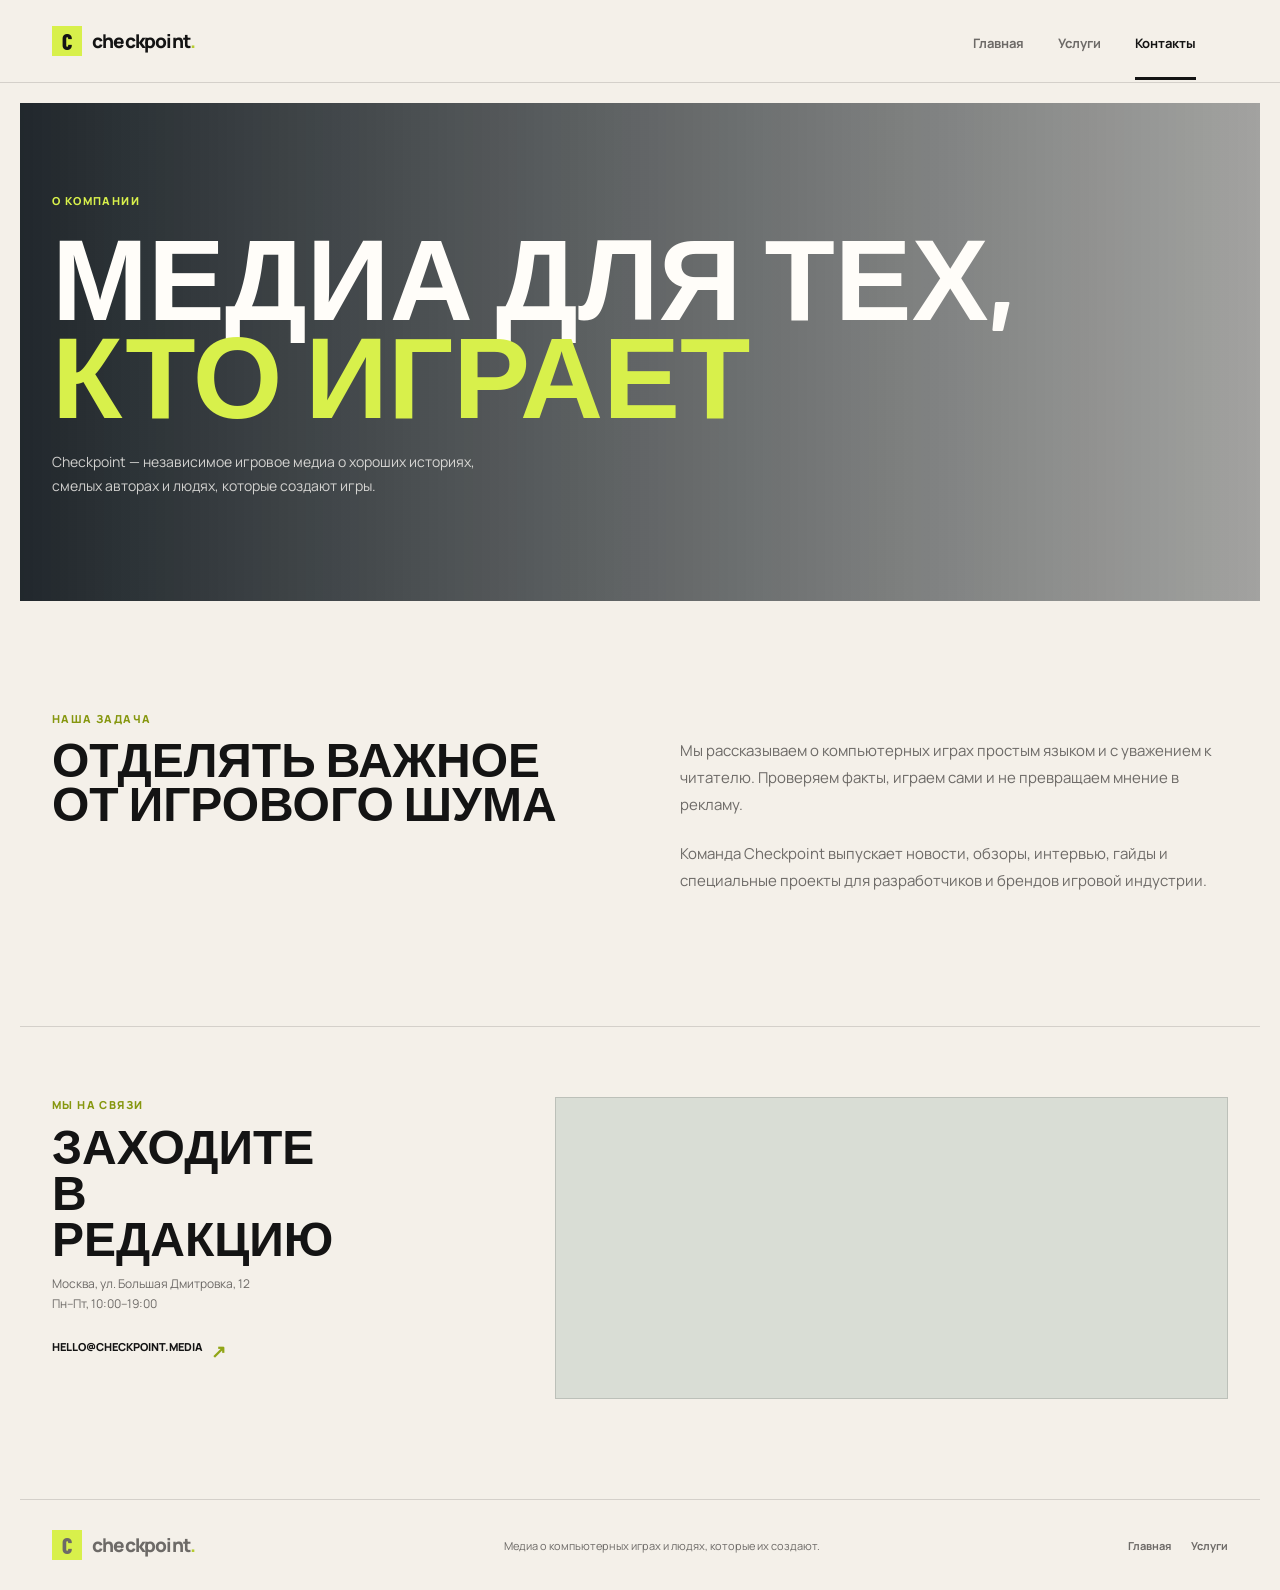
==== about.html @ f702eba6 "Адаптация для мобильных устройсв." ====
<!doctype html>
<html lang="ru">
<head>
  <meta charset="UTF-8">
  <meta name="viewport" content="width=device-width, initial-scale=1.0">
  <meta name="description" content="О компании Checkpoint — игровом медиа о компьютерных играх.">
  <title>О компании — Checkpoint</title>
  <link rel="preconnect" href="https://fonts.googleapis.com">
  <link rel="preconnect" href="https://fonts.gstatic.com" crossorigin>
  <link href="https://fonts.googleapis.com/css2?family=Barlow+Condensed:wght@500;600;700;800&family=Manrope:wght@400;500;600;700;800&display=swap" rel="stylesheet">
  <link rel="stylesheet" href="styles.css">
</head>
<body class="inner-page">
  <header class="site-header">
    <div class="header-inner">
      <a class="brand" href="index.html" aria-label="Checkpoint — на главную">
        <span class="brand-mark">C</span>
        <span>checkpoint<span class="brand-dot">.</span></span>
      </a>
      <nav class="main-nav" aria-label="Основная навигация" id="main-nav">
        <a href="index.html">Главная</a>
        <a href="price.html">Услуги</a>
        <a class="active" href="about.html">Контакты</a>
      </nav>

      <div class="header-actions">
        <button class="menu-toggle" type="button" aria-label="Открыть меню" aria-expanded="false" aria-controls="main-nav">
          <span></span>
          <span></span>
          <span></span>
        </button>
      </div>

    </div>
  </header>

  <main>
    <section class="page-hero">
      <p class="eyebrow">О компании</p>
      <h1>Медиа для тех,<br><em>кто играет</em></h1>
      <p>Checkpoint — независимое игровое медиа о хороших историях, смелых авторах и людях, которые создают игры.</p>
    </section>

    <section class="info-section">
      <div>
        <p class="eyebrow eyebrow-dark">Наша задача</p>
        <h2>Отделять важное<br>от игрового шума</h2>
      </div>
      <div class="info-copy">
        <p>Мы рассказываем о компьютерных играх простым языком и с уважением к читателю. Проверяем факты, играем сами и не превращаем мнение в рекламу.</p>
        <p>Команда Checkpoint выпускает новости, обзоры, интервью, гайды и специальные проекты для разработчиков и брендов игровой индустрии.</p>
      </div>
    </section>
  </main>

  <section class="location-section" id="contacts" aria-labelledby="location-title">
    <div class="location-copy">
      <p class="eyebrow eyebrow-dark">Мы на связи</p>
      <h2 id="location-title">Заходите в редакцию</h2>
      <p>Москва, ул. Большая Дмитровка, 12<br>Пн–Пт, 10:00–19:00</p>
      <a class="text-link" href="mailto:hello@checkpoint.media">hello@checkpoint.media <span aria-hidden="true">↗</span></a>
    </div>
    <div class="map-frame">
      <iframe
        title="Карта проезда к редакции Checkpoint"
        src="https://www.google.com/maps?q=Большая%20Дмитровка%2012%2C%20Москва&output=embed"
        loading="lazy"
        referrerpolicy="no-referrer-when-downgrade">
      </iframe>
    </div>
  </section>

  <footer class="site-footer">
    <a class="brand" href="index.html"><span class="brand-mark">C</span><span>checkpoint<span class="brand-dot">.</span></span></a>
    <p>Медиа о компьютерных играх и людях, которые их создают.</p>
    <div class="footer-links"><a href="index.html">Главная</a><a href="price.html">Услуги</a></div>
  </footer>
  <script src="script.js"></script>
</body>
</html>
---- styles.css ----
:root {
  --ink: #141414;
  --muted: #6d6a67;
  --paper: #f4f0e9;
  --white: #fffdf9;
  --acid: #d8f04b;
  --line: rgba(20, 20, 20, .14);
  --display: "Barlow Condensed", Impact, sans-serif;
  --body: "Manrope", sans-serif;
}

* {
  box-sizing: border-box;
}

html {
  scroll-behavior: smooth;
}

body {
  margin: 0;
  color: var(--ink);
  background: var(--paper);
  font-family: var(--body);
}

a {
  color: inherit;
  text-decoration: none;
}

button,
input {
  font: inherit;
}

button {
  cursor: pointer;
}

.sr-only {
  position: absolute;
  width: 1px;
  height: 1px;
  padding: 0;
  margin: -1px;
  overflow: hidden;
  clip: rect(0, 0, 0, 0);
  white-space: nowrap;
  border: 0;
}

.site-header {
  position: relative;
  z-index: 5;
  background: var(--paper);
  border-bottom: 1px solid var(--line);
}

.header-inner {
  max-width: 1240px;
  height: 82px;
  margin: auto;
  padding: 0 32px;
  display: flex;
  align-items: center;
  justify-content: space-between;
  gap: 32px;
}

.brand {
  display: inline-flex;
  align-items: center;
  gap: 10px;
  font-size: 19px;
  font-weight: 800;
  letter-spacing: -.8px;
}

.brand-mark {
  width: 30px;
  height: 30px;
  display: grid;
  place-items: center;
  background: var(--acid);
  font-family: var(--display);
  font-size: 22px;
  font-weight: 800;
  line-height: 1;
}

.brand-dot {
  color: #b6cc30;
}

.main-nav {
  display: flex;
  gap: 34px;
  margin-left: auto;
}

.main-nav a {
  position: relative;
  padding: 31px 0 27px;
  color: var(--muted);
  font-size: 13px;
  font-weight: 700;
}

.main-nav a:hover,
.main-nav a.active {
  color: var(--ink);
}

.main-nav a.active::after {
  content: "";
  position: absolute;
  right: 0;
  bottom: -1px;
  left: 0;
  height: 3px;
  background: var(--ink);
}

.header-actions {
  display: flex;
  gap: 12px;
}

.icon-button,
.menu-toggle {
  border: 0;
  background: transparent;
}

.icon-button {
  width: 35px;
  height: 35px;
  font-size: 28px;
  line-height: 1;
  transform: rotate(-15deg);
}

.menu-toggle {
  display: none;
  width: 34px;
  padding: 10px 0;
}

.menu-toggle span {
  display: block;
  height: 2px;
  margin: 5px 0;
  background: var(--ink);
}

.search-bar {
  display: none;
  max-width: 1240px;
  margin: 0 auto;
  padding: 0 32px 18px;
  gap: 8px;
}

.search-bar.is-visible {
  display: flex;
}

.search-bar input,
.subscribe-form input {
  min-width: 0;
  border: 1px solid var(--line);
  background: var(--white);
  outline: 0;
  padding: 13px 15px;
}

.search-bar input {
  flex: 1;
}

.search-bar button {
  border: 0;
  background: var(--ink);
  color: var(--white);
  padding: 0 20px;
  font-size: 12px;
  font-weight: 800;
  text-transform: uppercase;
}

.hero {
  max-width: 1240px;
  min-height: 535px;
  margin: 20px auto;
  padding: 78px 72px;
  position: relative;
  display: flex;
  align-items: flex-end;
  overflow: hidden;
  color: var(--white);
  background: linear-gradient(90deg, rgba(10, 18, 24, .88) 0%, rgba(10, 18, 24, .4) 56%, rgba(10, 18, 24, .08) 100%), url("https://images.unsplash.com/photo-1542751371-adc38448a05e?auto=format&fit=crop&w=1800&q=85") center/cover;
}

.hero::after {
  content: "";
  position: absolute;
  inset: 0;
  background: linear-gradient(0deg, rgba(10, 18, 24, .6), transparent 56%);
  pointer-events: none;
}

.hero-content,
.hero-note {
  position: relative;
  z-index: 1;
}

.hero-content {
  max-width: 640px;
}

.eyebrow {
  display: flex;
  align-items: center;
  gap: 10px;
  margin: 0 0 18px;
  color: var(--acid);
  font-size: 11px;
  font-weight: 800;
  letter-spacing: 1.4px;
  text-transform: uppercase;
}

.eyebrow span {
  width: 28px;
  height: 2px;
  display: inline-block;
  background: currentColor;
}

.hero h1 {
  margin: 0;
  font-family: var(--display);
  font-size: clamp(58px, 7.2vw, 102px);
  font-weight: 700;
  letter-spacing: -.6px;
  line-height: .84;
  text-transform: uppercase;
}

.hero h1 em {
  color: var(--acid);
  font-style: normal;
}

.hero-description {
  max-width: 420px;
  margin: 29px 0 28px;
  color: rgba(255, 253, 249, .76);
  font-size: 14px;
  line-height: 1.7;
}

.button {
  display: inline-flex;
  align-items: center;
  justify-content: center;
  gap: 22px;
  min-height: 44px;
  padding: 0 18px;
  border: 0;
  font-size: 11px;
  font-weight: 800;
  letter-spacing: .6px;
  text-transform: uppercase;
}

.button-light {
  background: var(--acid);
  color: var(--ink);
}

.button-dark {
  background: var(--ink);
  color: var(--white);
}

.hero-note {
  display: flex;
  align-items: center;
  gap: 14px;
  margin: 0 0 2px auto;
  color: rgba(255, 253, 249, .75);
  font-size: 10px;
  line-height: 1.4;
  letter-spacing: 1px;
  text-transform: uppercase;
}

.hero-note span:first-child {
  color: var(--acid);
  font-family: var(--display);
  font-size: 42px;
  line-height: 1;
}

.content-shell {
  max-width: 1240px;
  margin: 0 auto;
  padding: 82px 32px 100px;
}

.section-heading {
  display: flex;
  align-items: end;
  justify-content: space-between;
  margin-bottom: 32px;
  border-bottom: 1px solid var(--line);
}

.eyebrow-dark {
  margin-bottom: 11px;
  color: #86970f;
}

.section-heading h2,
.sidebar-title h2,
.newsletter h2 {
  margin: 0;
  font-family: var(--display);
  font-weight: 700;
  text-transform: uppercase;
}

.section-heading h2 {
  padding-bottom: 18px;
  font-size: 42px;
  line-height: .9;
}

.text-link,
.read-more {
  font-size: 11px;
  font-weight: 800;
  text-transform: uppercase;
}

.text-link {
  margin-bottom: 19px;
}

.text-link span,
.read-more span {
  color: #91a516;
  font-size: 18px;
  margin-left: 8px;
}

.layout-grid {
  display: grid;
  grid-template-columns: minmax(0, 1fr) 310px;
  gap: 54px;
}

.articles-grid {
  display: grid;
  grid-template-columns: repeat(2, minmax(0, 1fr));
  gap: 40px 24px;
}

.article-card {
  background: var(--white);
}

.article-card-featured {
  grid-column: span 2;
  display: grid;
  grid-template-columns: 1.08fr 1fr;
  background: var(--white);
}

.article-image {
  min-height: 196px;
  display: flex;
  align-items: flex-start;
  padding: 16px;
  background-position: center;
  background-size: cover;
}

.article-card-featured .article-image {
  min-height: 300px;
}

.image-label {
  padding: 6px 9px;
  color: var(--ink);
  background: var(--acid);
  font-size: 10px;
  font-weight: 800;
  text-transform: uppercase;
}
.image-cyberpunk {
  background-image: url("https://images.unsplash.com/photo-1550745165-9bc0b252726f?auto=format&fit=crop&w=1000&q=80");
}

.image-rpg {
  background-image: url("https://images.unsplash.com/photo-1511512578047-dfb367046420?auto=format&fit=crop&w=800&q=80");
}

.image-sci-fi {
  background-image: url("https://images.unsplash.com/photo-1538481199705-c710c4e965fc?auto=format&fit=crop&w=800&q=80");
}

.image-action {
  background-image: url("https://images.unsplash.com/photo-1493711662062-fa541adb3fc8?auto=format&fit=crop&w=800&q=80");
}

.article-body {
  padding: 25px 25px 23px;
}

.article-meta {
  display: flex;
  justify-content: space-between;
  gap: 12px;
  margin-bottom: 16px;
  color: #8e8b87;
  font-size: 10px;
  font-weight: 700;
  letter-spacing: .7px;
  text-transform: uppercase;
}

.article-meta span {
  color: #8b9f0f;
}

.article-card h3 {
  max-width: 480px;
  margin: 0 0 12px;
  font-family: var(--display);
  font-size: 29px;
  line-height: .96;
  text-transform: uppercase;
}

.article-card:not(.article-card-featured) h3 {
  font-size: 24px;
}

.article-card h3 a:hover {
  color: #84950b;
}

.article-card p {
  margin: 0 0 21px;
  color: var(--muted);
  font-size: 12px;
  line-height: 1.65;
}

.read-more {
  display: inline-flex;
  align-items: center;
}

.sidebar {
  border-left: 1px solid var(--line);
  padding-left: 26px;
}

.sidebar-block {
  padding-bottom: 35px;
}

.sidebar-title {
  display: flex;
  align-items: flex-start;
  gap: 12px;
  padding-bottom: 18px;
  border-bottom: 1px solid var(--line);
}

.sidebar-title > span {
  color: #8b9f0f;
  font-family: var(--display);
  font-size: 21px;
}

.sidebar-title h2 {
  font-size: 25px;
  line-height: .9;
}

.popular-list {
  margin: 0;
  padding: 0;
  list-style: none;
  counter-reset: popular;
}

.popular-list li {
  display: grid;
  grid-template-columns: 24px minmax(0, 1fr);
  gap: 14px;
  padding: 20px 0;
  border-bottom: 1px solid var(--line);
  counter-increment: popular;
}

.popular-list li::before {
  content: "0" counter(popular);
  grid-column: 1;
  grid-row: 1 / span 2;
  color: #b0ada7;
  font-family: var(--display);
  font-size: 21px;
}

.popular-list a {
  grid-column: 2;
  grid-row: 1;
  font-family: var(--display);
  font-size: 21px;
  line-height: .95;
  text-transform: uppercase;
}

.popular-list a:hover {
  color: #d8f04b;
}

.popular-list li span {
  grid-column: 2;
  grid-row: 2;
  color: #99958f;
  font-size: 10px;
}

.newsletter {
  padding: 28px 25px 25px;
  background: var(--acid);
}

.newsletter .eyebrow {
  color: #607000;
}

.newsletter h2 {
  font-size: 34px;
  line-height: .92;
}

.newsletter > p:not(.eyebrow) {
  margin: 18px 0 22px;
  font-size: 12px;
  line-height: 1.55;
}

.subscribe-form {
  display: flex;
  flex-direction: column;
  gap: 8px;
}

.subscribe-form input {
  width: 100%;
  border: 0;
}

.form-message {
  display: block;
  min-height: 16px;
  margin-top: 8px;
  font-size: 10px;
  font-weight: 700;
}

.services-section,
.location-section {
  max-width: 1240px;
  margin: 0 auto;
  padding: 0 32px 100px;
}

.services-section {
  padding-top: 70px;
}

.section-lead {
  max-width: 260px;
  margin: 0 0 18px;
  color: var(--muted);
  font-size: 12px;
  line-height: 1.6;
}

.services-grid {
  display: grid;
  grid-template-columns: repeat(3, 1fr);
  gap: 1px;
  background: var(--line);
  border: 1px solid var(--line);
}

.service-card {
  min-height: 230px;
  padding: 24px;
  background: var(--white);
}

.service-number {
  color: #8b9f0f;
  font-family: var(--display);
  font-size: 25px;
}

.service-card h3,
.location-copy h2 {
  margin: 35px 0 14px;
  font-family: var(--display);
  font-size: 30px;
  line-height: .95;
  text-transform: uppercase;
}

.service-card p,
.location-copy > p:not(.eyebrow) {
  margin: 0;
  color: var(--muted);
  font-size: 12px;
  line-height: 1.65;
}

.location-section {
  display: grid;
  grid-template-columns: .8fr 1.2fr;
  gap: 54px;
  padding-top: 70px;
  border-top: 1px solid var(--line);
}

.location-copy h2 {
  max-width: 300px;
  margin-top: 0;
  font-size: 48px;
}

.location-copy .text-link {
  display: inline-flex;
  margin-top: 25px;
}

.map-frame {
  min-height: 300px;
  border: 1px solid var(--line);
  background: #d9ddd5;
}

.map-frame iframe {
  width: 100%;
  height: 100%;
  min-height: 300px;
  display: block;
  border: 0;
  filter: none;
}

.site-footer {
  max-width: 1240px;
  margin: auto;
  padding: 30px 32px;
  display: flex;
  align-items: center;
  justify-content: space-between;
  gap: 30px;
  border-top: 1px solid var(--line);
  color: var(--muted);
  font-size: 11px;
}

.site-footer p {
  margin: 0;
}

.footer-links {
  display: flex;
  gap: 20px;
  font-weight: 700;
}

.footer-links a:hover {
  color: var(--ink);
}

.page-hero,
.info-section,
.pricing-section {
  max-width: 1240px;
  margin: 20px auto;
  padding: 90px 32px;
}

.page-hero {
  min-height: 410px;
  color: var(--white);
  background: linear-gradient(90deg, rgba(10, 18, 24, .9), rgba(10, 18, 24, .35)), url("https://images.unsplash.com/photo-1551103782-8ab07afd45c1?auto=format&fit=crop&w=1600&q=85") center/cover;
}

.page-hero h1 {
  margin: 0;
  font-family: var(--display);
  font-size: clamp(64px, 9vw, 120px);
  line-height: .85;
  text-transform: uppercase;
}

.page-hero h1 em {
  color: var(--acid);
  font-style: normal;
}

.page-hero > p:last-child {
  max-width: 430px;
  margin-top: 28px;
  color: rgba(255, 253, 249, .78);
  font-size: 14px;
  line-height: 1.7;
}

.page-hero-compact {
  min-height: 330px;
}

.info-section {
  display: grid;
  grid-template-columns: 1fr 1fr;
  gap: 80px;
}

.info-section h2 {
  margin: 0;
  font-family: var(--display);
  font-size: 48px;
  line-height: .9;
  text-transform: uppercase;
}

.info-copy {
  padding-top: 26px;
}

.info-copy p {
  margin: 0 0 22px;
  color: var(--muted);
  font-size: 15px;
  line-height: 1.8;
}

.pricing-section {
  max-width: 1240px;
  margin: 0 auto;
  padding: 70px 32px 90px;
}

.price-list {
  display: grid;
  grid-template-columns: repeat(3, minmax(0, 1fr));
  gap: 16px;
}

.price-card {
  min-height: 280px;
  display: flex;
  flex-direction: column;
  padding: 24px;
  border: 1px solid var(--line);
  border-top: 3px solid var(--acid);
  background: var(--white);
}

.price-card h3 {
  margin: 34px 0 12px;
  font-family: var(--display);
  font-size: 30px;
  line-height: .95;
  text-transform: uppercase;
}

.price-card > p:not(.price-card-price) {
  margin: 0;
  color: var(--muted);
  font-size: 12px;
  line-height: 1.65;
}

.price-card-price {
  margin: auto 0 0;
  padding-top: 24px;
  font-family: var(--display);
  font-size: 27px;
  font-weight: 700;
}

.price-note {
  max-width: 560px;
  margin: 28px 0 0;
  color: var(--muted);
  font-size: 12px;
  line-height: 1.6;
}

@media (max-width: 850px) {
  .header-inner {
    height: 70px;
    padding: 0 20px;
  }

  .main-nav {
    position: absolute;
    top: 70px;
    right: 0;
    left: 0;
    display: none;
    flex-direction: column;
    gap: 0;
    padding: 8px 20px 16px;
    background: var(--paper);
    border-bottom: 1px solid var(--line);
  }

  .main-nav.is-open {
    display: flex;
  }

  .main-nav a {
    padding: 12px 0;
  }

  .main-nav a.active::after {
    display: none;
  }

  .menu-toggle {
    display: block;
  }

  .hero {
    min-height: 570px;
    padding: 48px 28px;
  }

  .hero-note {
    display: none;
  }

  .content-shell {
    padding: 64px 20px 72px;
  }

  .services-section,
  .location-section {
    padding-right: 20px;
    padding-left: 20px;
  }

  .layout-grid {
    grid-template-columns: 1fr;
    gap: 54px;
  }

  .sidebar {
    border-left: 0;
    padding-left: 0;
  }

  .services-grid,
  .location-section,
  .info-section {
    grid-template-columns: 1fr;
  }

  .location-section {
    gap: 32px;
  }

  .page-hero,
  .info-section,
  .pricing-section {
    padding-right: 20px;
    padding-left: 20px;
  }

  .price-list {
    grid-template-columns: repeat(2, minmax(0, 1fr));
  }
}

@media (max-width: 580px) {
  .price-list {
    grid-template-columns: 1fr;
  }

  .header-actions {
    gap: 15px;
  }

  .hero {
    min-height: 540px;
    padding: 36px 20px;
    background-position: 62% center;
  }

  .hero h1 {
    font-size: 66px;
  }

  .hero-description {
    font-size: 13px;
  }

  .section-heading {
    align-items: flex-start;
    flex-direction: column;
    gap: 15px;
  }

  .section-heading h2 {
    font-size: 37px;
  }

  .section-lead {
    margin-bottom: 17px;
  }

  .text-link {
    margin-bottom: 17px;
  }

  .articles-grid {
    grid-template-columns: 1fr;
    gap: 32px;
  }

  .article-card-featured {
    grid-column: auto;
    display: block;
  }

  .article-card-featured .article-image {
    min-height: 230px;
  }

  .article-image {
    min-height: 220px;
  }

  .services-section,
  .location-section {
    padding-bottom: 72px;
  }

  .location-copy h2 {
    font-size: 40px;
  }

  .page-hero {
    min-height: 430px;
    padding-top: 58px;
    padding-bottom: 58px;
  }

  .page-hero h1,
  .info-section h2 {
    font-size: 58px;
  }

  .info-section {
    gap: 20px;
    padding-top: 64px;
    padding-bottom: 64px;
  }

  .site-footer {
    align-items: flex-start;
    flex-direction: column;
    padding: 28px 20px;
  }

  .footer-links {
    flex-wrap: wrap;
  }
}
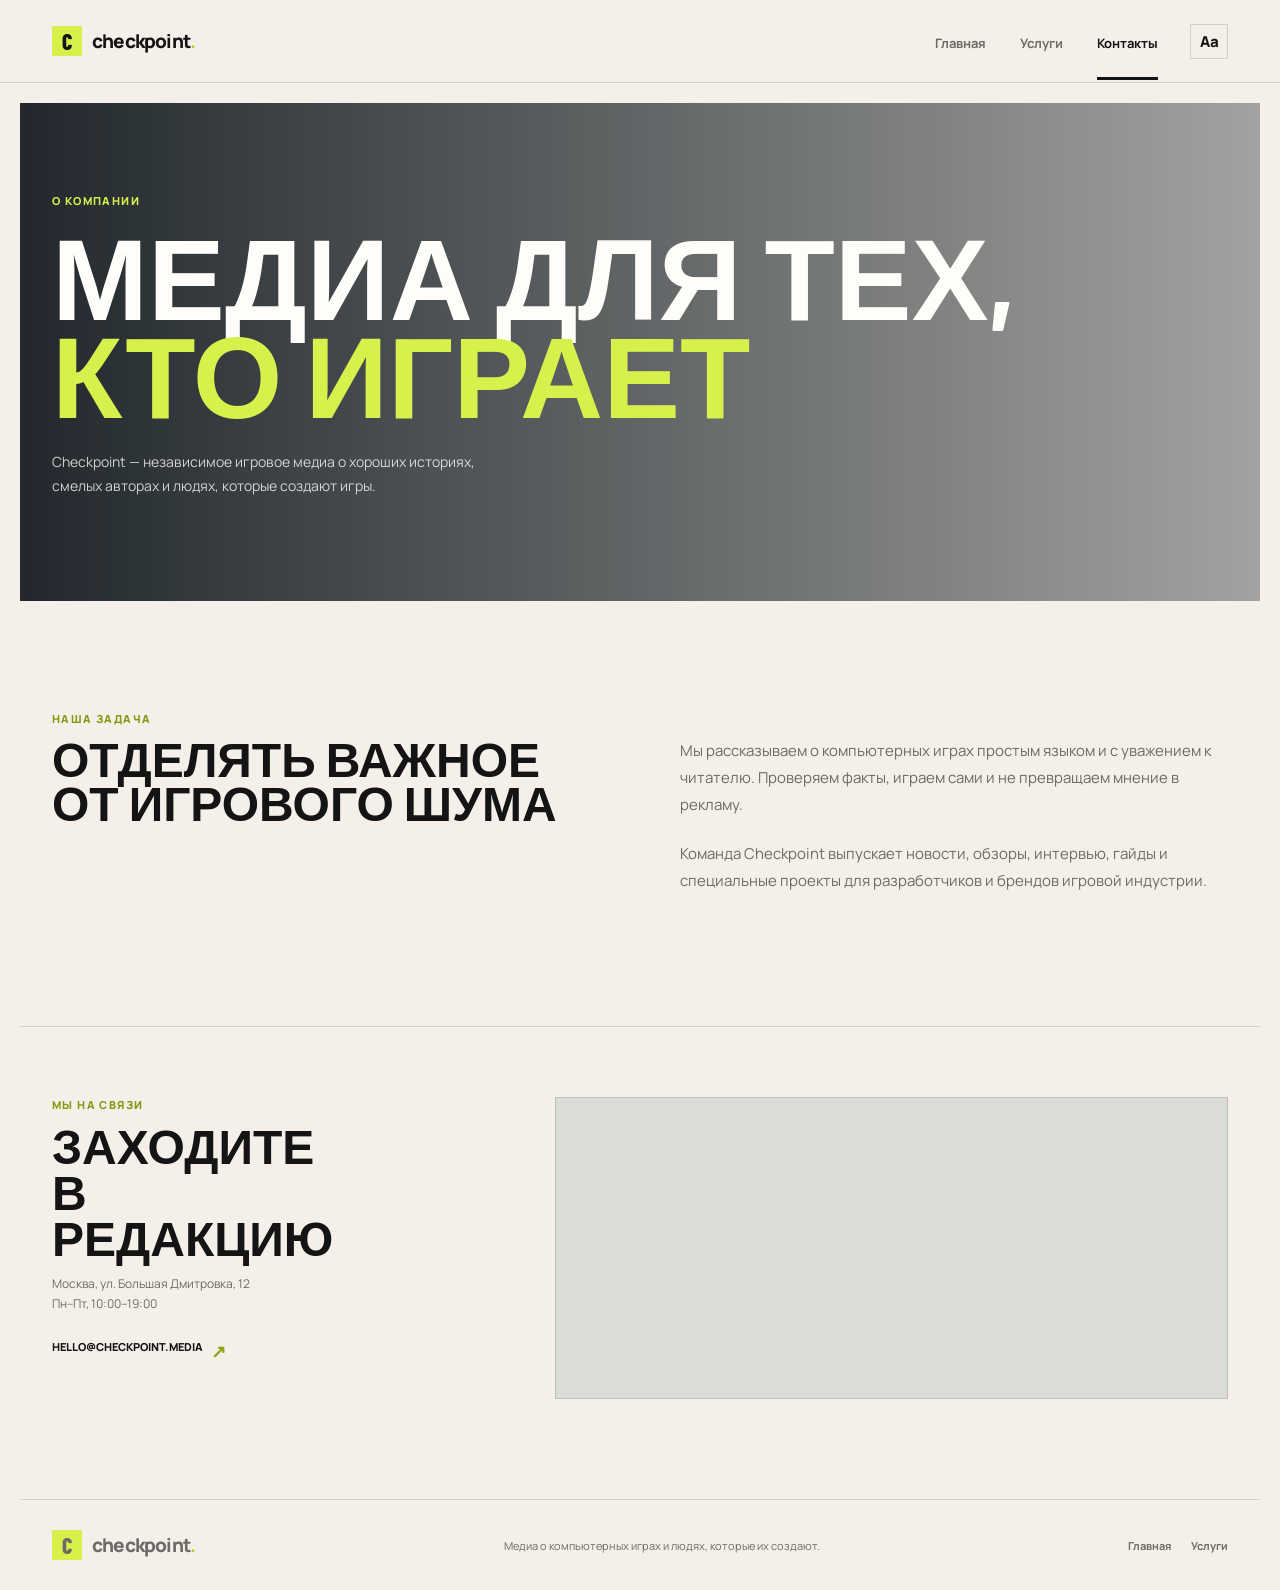
==== commit 32145e8c: "Версия для слабовидящих/печати, фильтры статей." ====
--- a/about.html
+++ b/about.html
@@ -24,6 +24,9 @@
       </nav>
 
       <div class="header-actions">
+        <button class="accessibility-toggle" type="button" aria-label="Открыть настройки для слабовидящих" aria-expanded="false" aria-controls="accessibility-panel">
+          Aa
+        </button>
         <button class="menu-toggle" type="button" aria-label="Открыть меню" aria-expanded="false" aria-controls="main-nav">
           <span></span>
           <span></span>
--- a/styles.css
+++ b/styles.css
@@ -124,7 +124,157 @@
 
 .header-actions {
   display: flex;
+  align-items: center;
   gap: 12px;
+}
+
+.accessibility-toggle {
+  min-width: 38px;
+  height: 35px;
+  border: 1px solid var(--line);
+  background: transparent;
+  color: var(--ink);
+  font-size: 15px;
+  font-weight: 800;
+}
+
+.accessibility-toggle:hover,
+.accessibility-toggle:focus-visible {
+  background: var(--ink);
+  color: var(--white);
+}
+
+.accessibility-panel {
+  position: fixed;
+  z-index: 20;
+  top: 96px;
+  right: max(20px, calc((100vw - 1240px) / 2));
+  width: min(340px, calc(100vw - 32px));
+  padding: 20px;
+  border: 2px solid var(--ink);
+  background: var(--white);
+  color: var(--ink);
+  box-shadow: 0 8px 28px rgba(0, 0, 0, .2);
+}
+
+.accessibility-panel[hidden] {
+  display: none;
+}
+
+.accessibility-panel-heading {
+  display: flex;
+  align-items: center;
+  justify-content: space-between;
+  gap: 12px;
+  margin-bottom: 16px;
+}
+
+.accessibility-panel-heading h2 {
+  margin: 0;
+  font-family: var(--display);
+  font-size: 25px;
+  line-height: 1;
+  text-transform: uppercase;
+}
+
+.accessibility-close {
+  width: 32px;
+  height: 32px;
+  border: 1px solid var(--line);
+  background: transparent;
+  color: inherit;
+  font-size: 22px;
+}
+
+.accessibility-size-controls {
+  display: flex;
+  align-items: center;
+  justify-content: space-between;
+  gap: 12px;
+  margin-bottom: 12px;
+}
+
+.accessibility-size-controls button,
+.accessibility-option,
+.accessibility-reset,
+.accessibility-disable {
+  min-height: 40px;
+  border: 1px solid var(--line);
+  background: transparent;
+  color: inherit;
+  font-weight: 700;
+}
+
+.accessibility-size-controls button {
+  min-width: 54px;
+  font-size: 17px;
+}
+
+.accessibility-font-size {
+  font-size: 13px;
+  font-weight: 800;
+}
+
+.accessibility-option,
+.accessibility-reset,
+.accessibility-disable {
+  width: 100%;
+  margin-top: 8px;
+  padding: 8px 12px;
+  text-align: left;
+}
+
+.accessibility-option[aria-pressed="true"] {
+  background: var(--ink);
+  color: var(--white);
+}
+
+.accessibility-reset,
+.accessibility-disable {
+  text-align: center;
+}
+
+body.accessibility-mode {
+  zoom: var(--accessibility-font-scale, 1);
+}
+
+body.accessibility-high-contrast,
+body.accessibility-high-contrast * {
+  border-color: #000 !important;
+  background-color: #fff !important;
+  background-image: none !important;
+  box-shadow: none !important;
+  color: #000 !important;
+  text-shadow: none !important;
+}
+
+body.accessibility-high-contrast a {
+  text-decoration: underline;
+}
+
+body.accessibility-high-contrast .accessibility-option[aria-pressed="true"] {
+  background-color: #000 !important;
+  color: #fff !important;
+}
+
+body.accessibility-high-contrast :focus-visible {
+  outline: 3px solid #000 !important;
+  outline-offset: 3px;
+}
+
+body.accessibility-monochrome {
+  filter: grayscale(1);
+}
+
+body.accessibility-hide-images img,
+body.accessibility-hide-images iframe {
+  visibility: hidden;
+}
+
+body.accessibility-hide-images .hero,
+body.accessibility-hide-images .page-hero,
+body.accessibility-hide-images .article-image {
+  background-image: none !important;
 }
 
 .icon-button,
@@ -363,6 +513,32 @@
   gap: 54px;
 }
 
+.article-filters {
+  display: flex;
+  flex-wrap: wrap;
+  gap: 10px;
+  margin-bottom: 24px;
+}
+
+.filter-chip {
+  border: 1px solid var(--line);
+  background: transparent;
+  color: var(--muted);
+  padding: 9px 14px;
+  font-size: 10px;
+  font-weight: 800;
+  letter-spacing: .8px;
+  text-transform: uppercase;
+  transition: all .2s ease;
+}
+
+.filter-chip.is-active,
+.filter-chip:hover {
+  border-color: var(--ink);
+  background: var(--ink);
+  color: var(--white);
+}
+
 .articles-grid {
   display: grid;
   grid-template-columns: repeat(2, minmax(0, 1fr));
@@ -371,6 +547,11 @@
 
 .article-card {
   background: var(--white);
+  transition: opacity .2s ease, transform .2s ease;
+}
+
+.article-card.is-hidden {
+  display: none;
 }
 
 .article-card-featured {
@@ -685,6 +866,17 @@
   margin: 0;
 }
 
+.footer-actions {
+  display: flex;
+  align-items: center;
+  gap: 18px;
+}
+
+.print-button {
+  min-height: 36px;
+  padding: 0 14px;
+}
+
 .footer-links {
   display: flex;
   gap: 20px;
@@ -810,6 +1002,85 @@
   color: var(--muted);
   font-size: 12px;
   line-height: 1.6;
+}
+
+@media print {
+  :root {
+    --paper: #ffffff;
+    --ink: #111111;
+    --line: rgba(17, 17, 17, .2);
+    --acid: #dfe9b0;
+    --white: #ffffff;
+  }
+
+  body {
+    background: #fff;
+    color: #111;
+    font-size: 12pt;
+  }
+
+  .site-header,
+  .accessibility-panel,
+  .sidebar,
+  .newsletter,
+  .search-bar,
+  .button,
+  .text-link,
+  .read-more,
+  .header-actions,
+  .footer-links,
+  .form-message {
+    display: none !important;
+  }
+
+  .content-shell {
+    max-width: 100%;
+    padding: 0;
+  }
+
+  .layout-grid {
+    display: block;
+  }
+
+  .articles-grid {
+    display: block;
+  }
+
+  .article-card {
+    break-inside: avoid;
+    margin-bottom: 18px;
+    box-shadow: none;
+    border: 1px solid var(--line);
+  }
+
+  .article-card-featured {
+    display: block;
+  }
+
+  .article-image {
+    min-height: 180px;
+  }
+
+  .article-card h3,
+  .article-card p,
+  .article-meta {
+    color: #111 !important;
+  }
+
+  .site-footer {
+    border-top: 1px solid var(--line);
+    padding: 18px 0 0;
+    margin-top: 20px;
+    font-size: 10pt;
+  }
+
+  .site-footer p {
+    display: none;
+  }
+
+  .brand-mark {
+    box-shadow: none;
+  }
 }
 
 @media (max-width: 850px) {
@@ -977,12 +1248,24 @@
     font-size: 58px;
   }
 
+  .page-hero p {
+    font-size: 20px;
+  }
+  
+  .page-hero p:last-child {
+    font-size: 20px;
+  }
+
   .info-section {
     gap: 20px;
     padding-top: 64px;
     padding-bottom: 64px;
   }
 
+  .info-copy p {
+    font-size: 20px;  
+  }
+
   .site-footer {
     align-items: flex-start;
     flex-direction: column;
